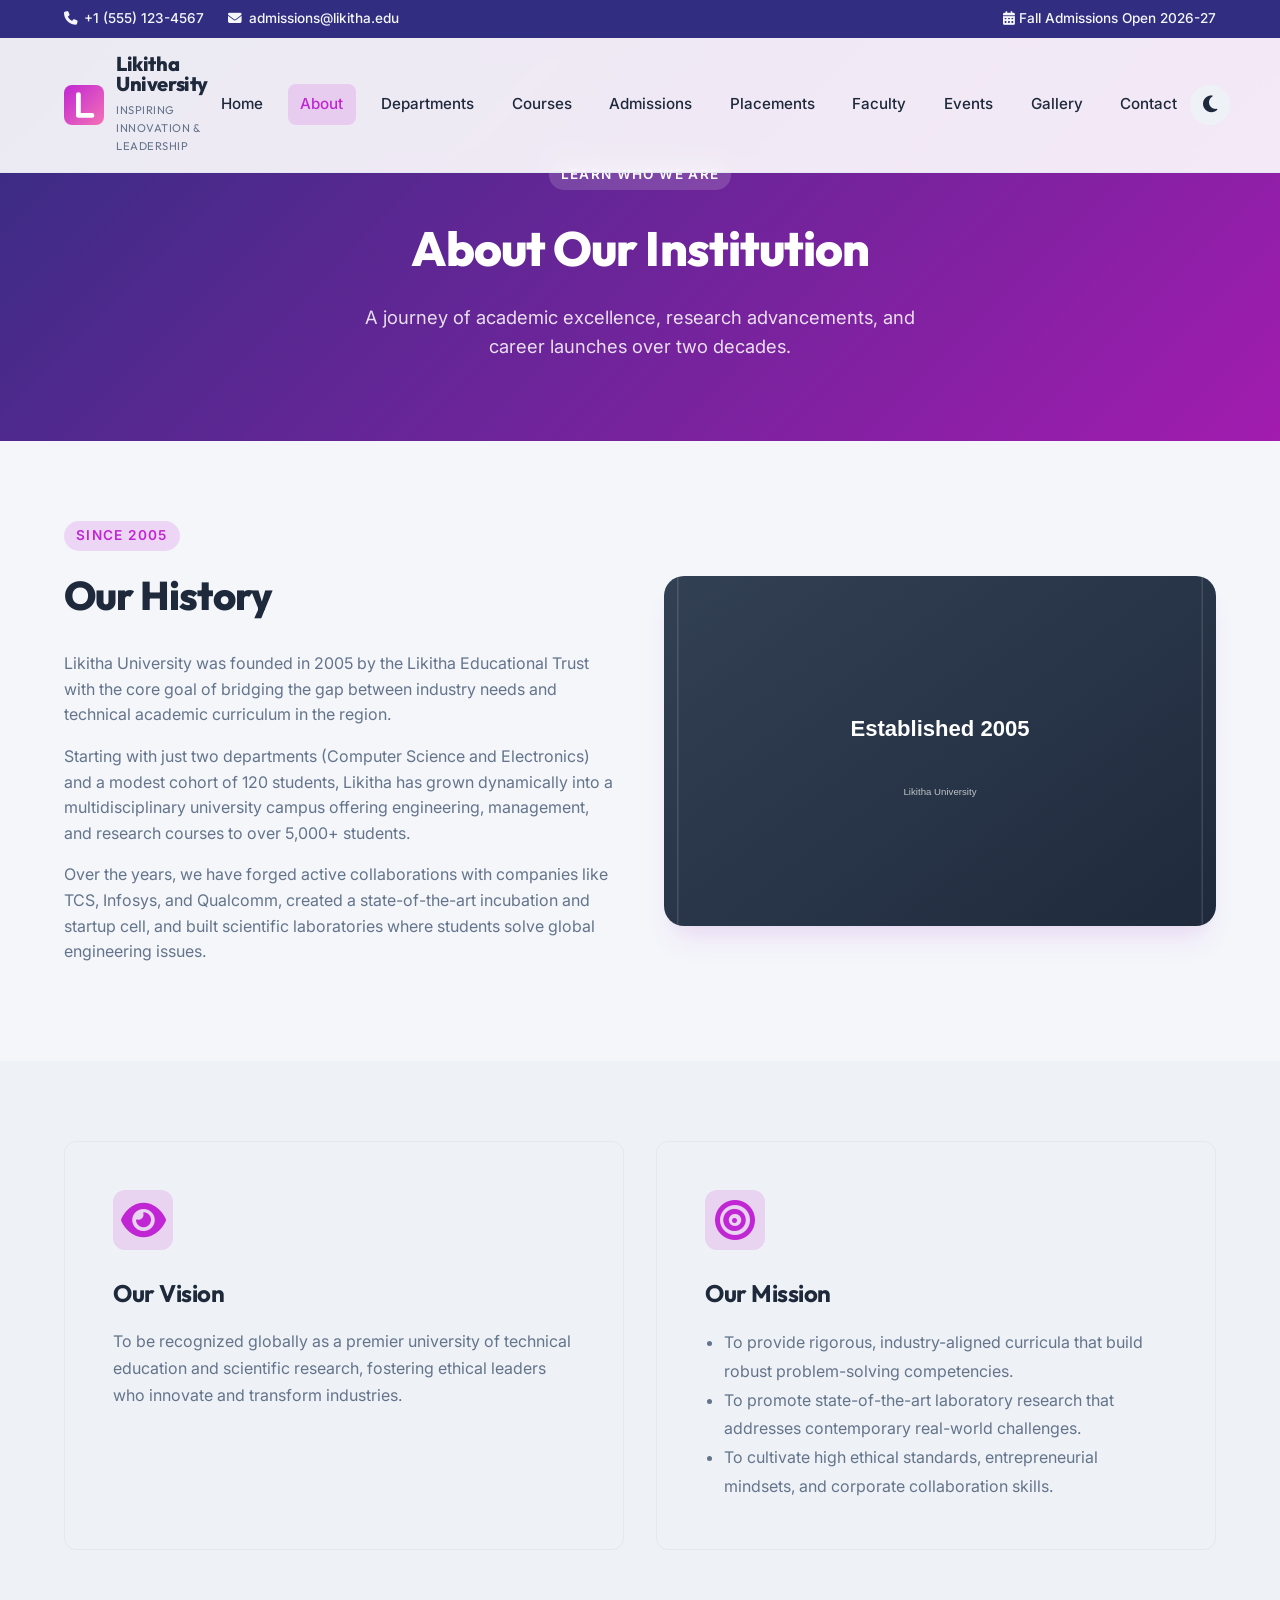
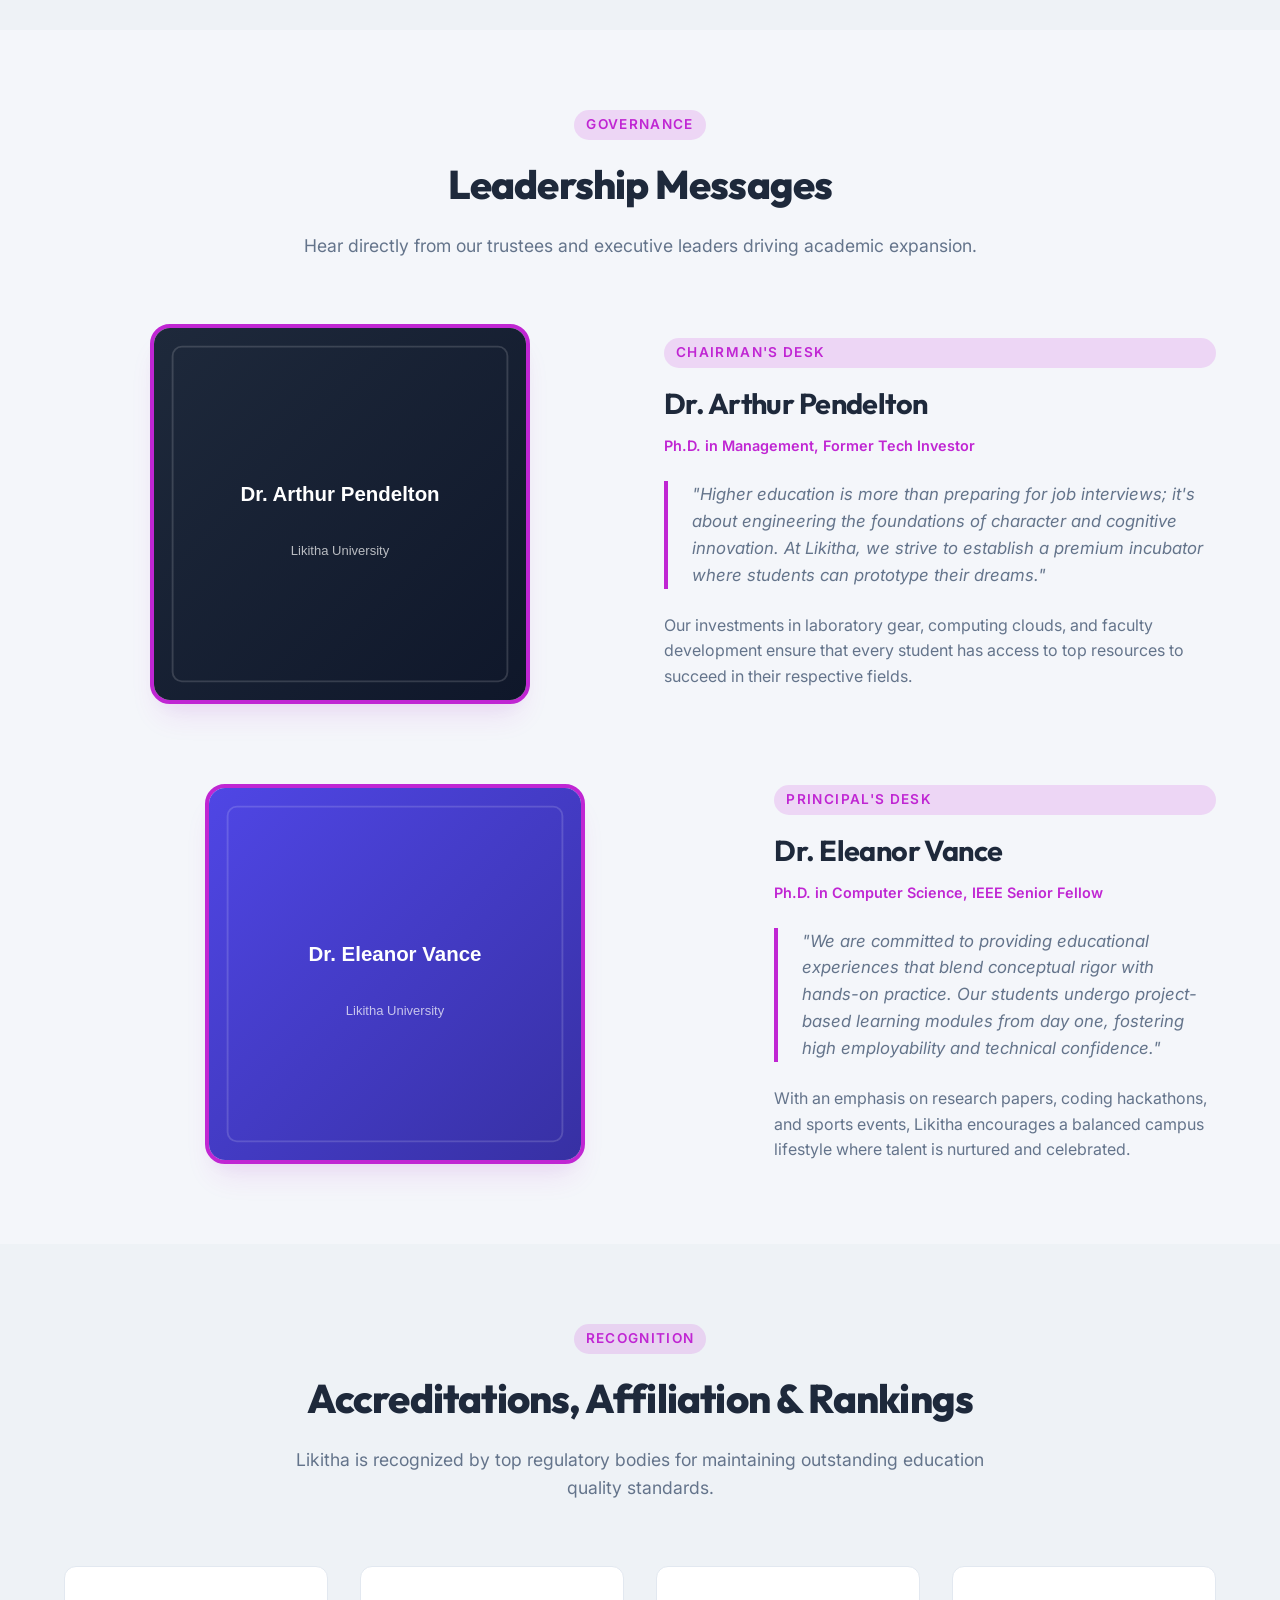
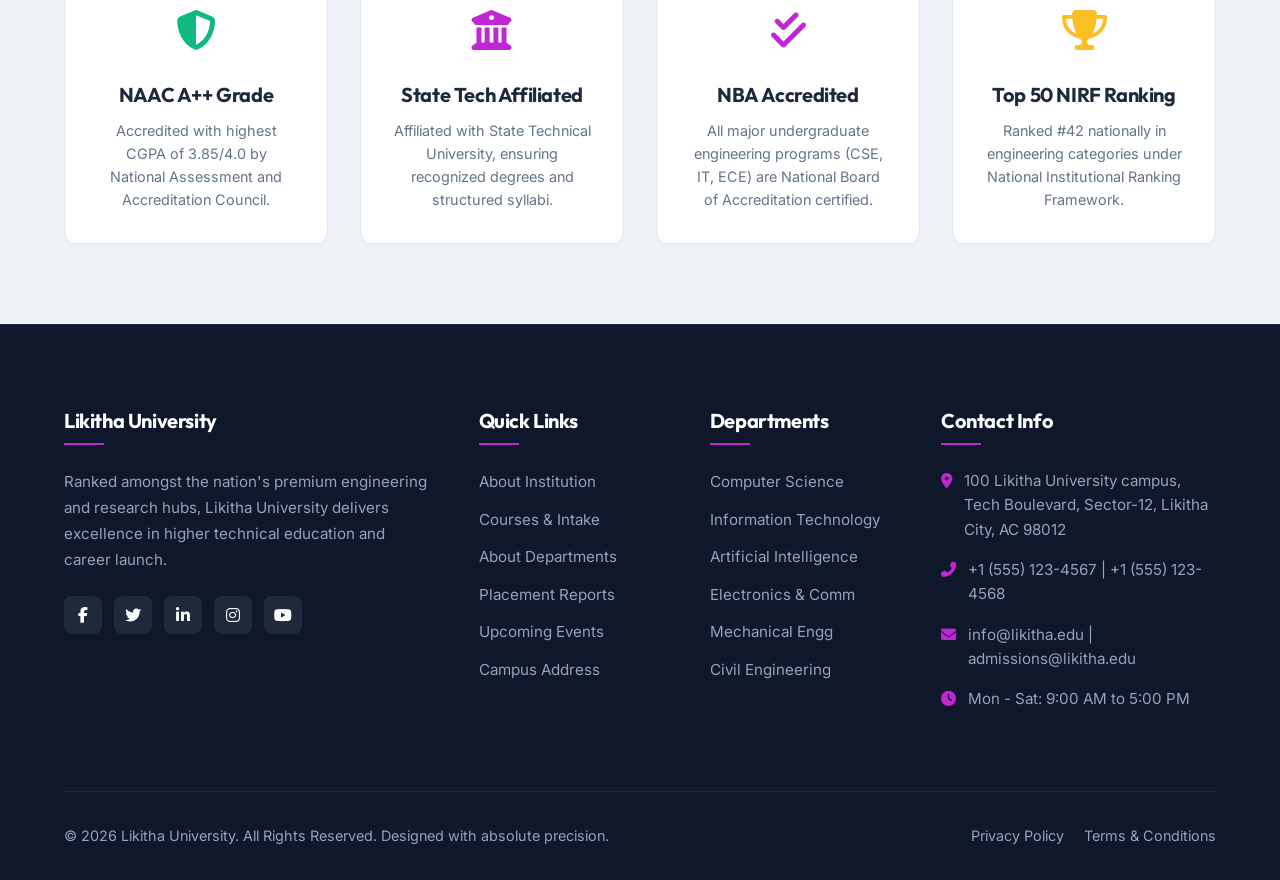
==== pages/about.html @ 1744c095 "first commit" ====
<!DOCTYPE html>
<html lang="en">
<head>
  <meta charset="UTF-8">
  <meta name="viewport" content="width=device-width, initial-scale=1.0">
  <title>Likitha University | About Us</title>
  <meta name="description" content="Learn about the history, vision, mission, governance leadership, affiliations, accreditations, and achievements of Likitha University.">
  <link rel="stylesheet" href="../style.css">
  <link rel="stylesheet" href="https://cdnjs.cloudflare.com/ajax/libs/font-awesome/6.4.0/css/all.min.css">
</head>
<body>

  <!-- Loading Screen -->
  <div id="loading-screen">
    <div class="spinner"></div>
    <div class="loading-text">LIKITHA UNIVERSITY</div>
  </div>

  <!-- Header Section -->
  <header>
    <div class="header-top">
      <div class="container">
        <div class="top-info">
          <span><i class="fas fa-phone"></i> +1 (555) 123-4567</span>
          <span><i class="fas fa-envelope"></i> admissions@likitha.edu</span>
        </div>
        <div class="top-actions">
          <span><i class="fas fa-calendar-alt"></i> Fall Admissions Open 2026-27</span>
        </div>
      </div>
    </div>
    
    <div class="nav-bar">
      <div class="container nav-container">
        <a href="../index.html" class="logo-wrapper">
          <svg class="logo-svg" width="40" height="40" viewBox="0 0 500 500" xmlns="http://www.w3.org/2000/svg" style="flex-shrink: 0;">
            <defs>
              <linearGradient id="logoGradSub" x1="0%" y1="0%" x2="100%" y2="100%">
                <stop offset="0%" stop-color="var(--accent-color)" />
                <stop offset="100%" stop-color="#f472b6" />
              </linearGradient>
            </defs>
            <rect width="500" height="500" rx="100" fill="url(#logoGradSub)" />
            <path d="M180 120 V380 H350" fill="none" stroke="#ffffff" stroke-width="60" stroke-linecap="round" stroke-linejoin="round"/>
          </svg>
          <div class="logo-text">
            <h1 class="logo-title">Likitha University</h1>
            <div class="logo-motto">Inspiring Innovation & Leadership</div>
          </div>
        </a>

        <nav>
          <ul class="nav-menu">
            <li class="nav-item"><a href="../index.html" class="nav-link">Home</a></li>
            <li class="nav-item"><a href="about.html" class="nav-link active">About</a></li>
            <li class="nav-item"><a href="departments.html" class="nav-link">Departments</a></li>
            <li class="nav-item"><a href="courses.html" class="nav-link">Courses</a></li>
            <li class="nav-item"><a href="admissions.html" class="nav-link">Admissions</a></li>
            <li class="nav-item"><a href="placements.html" class="nav-link">Placements</a></li>
            <li class="nav-item"><a href="faculty.html" class="nav-link">Faculty</a></li>
            <li class="nav-item"><a href="events.html" class="nav-link">Events</a></li>
            <li class="nav-item"><a href="gallery.html" class="nav-link">Gallery</a></li>
            <li class="nav-item"><a href="contact.html" class="nav-link">Contact</a></li>
          </ul>
        </nav>

        <div class="nav-controls">
          <button id="theme-toggle" class="theme-toggle" aria-label="Toggle Dark/Light Mode">
            <i class="fas fa-moon moon-icon"></i>
            <i class="fas fa-sun sun-icon"></i>
          </button>
          <button class="hamburger" aria-label="Toggle Navigation Menu">
            <span></span>
            <span></span>
            <span></span>
          </button>
        </div>
      </div>
    </div>
  </header>

  <!-- Page Banner -->
  <section style="background: linear-gradient(135deg, var(--primary-color), var(--accent-hover)); color: #fff; padding: 10rem 0 5rem 0; text-align: center;">
    <div class="container">
      <span class="section-tag" style="background-color: rgba(255,255,255,0.15); color: #fff;">Learn Who We Are</span>
      <h2 style="font-size: 3rem; font-weight: 800; margin-top: 0.5rem;">About Our Institution</h2>
      <p style="color: rgba(255,255,255,0.85); font-size: 1.15rem; max-width: 600px; margin: 1rem auto 0 auto;">A journey of academic excellence, research advancements, and career launches over two decades.</p>
    </div>
  </section>

  <!-- History Section -->
  <section class="history-section">
    <div class="container">
      <div class="placement-stats-row">
        <div class="animate-on-scroll animate-slide-up">
          <span class="section-tag">Since 2005</span>
          <h2 class="section-title" style="text-align: left; margin-bottom: 1.5rem;">Our History</h2>
          <p style="color: var(--text-muted); margin-bottom: 1rem;">
            Likitha University was founded in 2005 by the Likitha Educational Trust with the core goal of bridging the gap between industry needs and technical academic curriculum in the region.
          </p>
          <p style="color: var(--text-muted); margin-bottom: 1rem;">
            Starting with just two departments (Computer Science and Electronics) and a modest cohort of 120 students, Likitha has grown dynamically into a multidisciplinary university campus offering engineering, management, and research courses to over 5,000+ students.
          </p>
          <p style="color: var(--text-muted); margin-bottom: 1rem;">
            Over the years, we have forged active collaborations with companies like TCS, Infosys, and Qualcomm, created a state-of-the-art incubation and startup cell, and built scientific laboratories where students solve global engineering issues.
          </p>
        </div>
        <div class="animate-on-scroll animate-zoom-in" style="display: flex; justify-content: center;">
          <img src="../assets/images/campus/history.svg" alt="Likitha College Campus Evolution" style="border-radius: var(--radius-lg); box-shadow: var(--hover-shadow); width: 100%; height: 350px; object-fit: cover;">
        </div>
      </div>
    </div>
  </section>

  <!-- Vision & Mission -->
  <section class="vision-mission-section" style="background-color: var(--surface-alt);">
    <div class="container">
      <div class="grid-3" style="grid-template-columns: repeat(auto-fit, minmax(350px, 1fr));">
        <!-- Vision -->
        <div class="stats-card animate-on-scroll animate-slide-up" style="text-align: left; padding: 3rem;">
          <div class="stats-icon" style="background-color: var(--accent-glow); width: 60px; height: 60px; display: flex; align-items: center; justify-content: center; border-radius: var(--radius-md);"><i class="fas fa-eye"></i></div>
          <h3 style="font-size: 1.5rem; font-weight: 700; margin: 1.5rem 0 1rem 0;">Our Vision</h3>
          <p style="color: var(--text-muted); line-height: 1.7;">
            To be recognized globally as a premier university of technical education and scientific research, fostering ethical leaders who innovate and transform industries.
          </p>
        </div>

        <!-- Mission -->
        <div class="stats-card animate-on-scroll animate-slide-up" style="text-align: left; padding: 3rem; transition-delay: 0.1s;">
          <div class="stats-icon" style="background-color: var(--accent-glow); width: 60px; height: 60px; display: flex; align-items: center; justify-content: center; border-radius: var(--radius-md);"><i class="fas fa-bullseye"></i></div>
          <h3 style="font-size: 1.5rem; font-weight: 700; margin: 1.5rem 0 1rem 0;">Our Mission</h3>
          <ul style="color: var(--text-muted); padding-left: 1.2rem; line-height: 1.8;">
            <li>To provide rigorous, industry-aligned curricula that build robust problem-solving competencies.</li>
            <li>To promote state-of-the-art laboratory research that addresses contemporary real-world challenges.</li>
            <li>To cultivate high ethical standards, entrepreneurial mindsets, and corporate collaboration skills.</li>
          </ul>
        </div>
      </div>
    </div>
  </section>

  <!-- Leadership Messages -->
  <section class="leadership-section">
    <div class="container">
      <div class="section-header">
        <span class="section-tag">Governance</span>
        <h2 class="section-title">Leadership Messages</h2>
        <p class="section-desc">Hear directly from our trustees and executive leaders driving academic expansion.</p>
      </div>

      <!-- Chairman Message -->
      <div class="placement-stats-row" style="margin-bottom: 5rem;">
        <div class="animate-on-scroll animate-zoom-in" style="display: flex; justify-content: center;">
          <img src="../assets/images/faculty/chairman.svg" alt="Chairman Dr. Arthur Pendelton" style="border-radius: var(--radius-lg); box-shadow: var(--hover-shadow); width: 100%; max-width: 380px; height: 380px; object-fit: cover; border: 4px solid var(--accent-color);">
        </div>
        <div class="animate-on-scroll animate-slide-up" style="display: flex; flex-direction: column; justify-content: center;">
          <span class="section-tag">Chairman's Desk</span>
          <h3 style="font-size: 1.8rem; font-weight: 700; margin-bottom: 0.5rem;">Dr. Arthur Pendelton</h3>
          <p style="font-size: 0.9rem; color: var(--accent-color); font-weight: 600; margin-bottom: 1.5rem;">Ph.D. in Management, Former Tech Investor</p>
          <blockquote style="font-style: italic; color: var(--text-muted); border-left: 4px solid var(--accent-color); padding-left: 1.5rem; margin-bottom: 1.5rem; font-size: 1.05rem;">
            "Higher education is more than preparing for job interviews; it's about engineering the foundations of character and cognitive innovation. At Likitha, we strive to establish a premium incubator where students can prototype their dreams."
          </blockquote>
          <p style="color: var(--text-muted);">
            Our investments in laboratory gear, computing clouds, and faculty development ensure that every student has access to top resources to succeed in their respective fields.
          </p>
        </div>
      </div>

      <!-- Principal Message -->
      <div class="placement-stats-row" style="grid-template-columns: 1.2fr 0.8fr;">
        <div class="animate-on-scroll animate-slide-up" style="display: flex; flex-direction: column; justify-content: center;">
          <span class="section-tag">Principal's Desk</span>
          <h3 style="font-size: 1.8rem; font-weight: 700; margin-bottom: 0.5rem;">Dr. Eleanor Vance</h3>
          <p style="font-size: 0.9rem; color: var(--accent-color); font-weight: 600; margin-bottom: 1.5rem;">Ph.D. in Computer Science, IEEE Senior Fellow</p>
          <blockquote style="font-style: italic; color: var(--text-muted); border-left: 4px solid var(--accent-color); padding-left: 1.5rem; margin-bottom: 1.5rem; font-size: 1.05rem;">
            "We are committed to providing educational experiences that blend conceptual rigor with hands-on practice. Our students undergo project-based learning modules from day one, fostering high employability and technical confidence."
          </blockquote>
          <p style="color: var(--text-muted);">
            With an emphasis on research papers, coding hackathons, and sports events, Likitha encourages a balanced campus lifestyle where talent is nurtured and celebrated.
          </p>
        </div>
        <div class="animate-on-scroll animate-zoom-in" style="display: flex; justify-content: center; grid-row: 1 / 2;">
          <img src="../assets/images/faculty/principal.svg" alt="Principal Dr. Eleanor Vance" style="border-radius: var(--radius-lg); box-shadow: var(--hover-shadow); width: 100%; max-width: 380px; height: 380px; object-fit: cover; border: 4px solid var(--accent-color);">
        </div>
      </div>
    </div>
  </section>

  <!-- Accreditations, Affiliations & Rankings -->
  <section class="accreditation-section" style="background-color: var(--surface-alt);">
    <div class="container">
      <div class="section-header">
        <span class="section-tag">Recognition</span>
        <h2 class="section-title">Accreditations, Affiliation & Rankings</h2>
        <p class="section-desc">Likitha is recognized by top regulatory bodies for maintaining outstanding education quality standards.</p>
      </div>

      <div class="stats-grid" style="grid-template-columns: repeat(auto-fit, minmax(250px, 1fr));">
        <!-- Acc 1 -->
        <div class="stats-card animate-on-scroll animate-slide-up" style="background-color: var(--surface-color);">
          <div class="stats-icon" style="color: var(--success-color);"><i class="fas fa-shield-alt"></i></div>
          <h4 style="margin: 1rem 0 0.5rem 0; font-size: 1.25rem;">NAAC A++ Grade</h4>
          <p style="font-size: 0.9rem; color: var(--text-muted);">Accredited with highest CGPA of 3.85/4.0 by National Assessment and Accreditation Council.</p>
        </div>

        <!-- Acc 2 -->
        <div class="stats-card animate-on-scroll animate-slide-up" style="background-color: var(--surface-color); transition-delay: 0.1s;">
          <div class="stats-icon" style="color: var(--accent-color);"><i class="fas fa-university"></i></div>
          <h4 style="margin: 1rem 0 0.5rem 0; font-size: 1.25rem;">State Tech Affiliated</h4>
          <p style="font-size: 0.9rem; color: var(--text-muted);">Affiliated with State Technical University, ensuring recognized degrees and structured syllabi.</p>
        </div>

        <!-- Acc 3 -->
        <div class="stats-card animate-on-scroll animate-slide-up" style="background-color: var(--surface-color); transition-delay: 0.2s;">
          <div class="stats-icon" style="color: var(--accent-color);"><i class="fas fa-check-double"></i></div>
          <h4 style="margin: 1rem 0 0.5rem 0; font-size: 1.25rem;">NBA Accredited</h4>
          <p style="font-size: 0.9rem; color: var(--text-muted);">All major undergraduate engineering programs (CSE, IT, ECE) are National Board of Accreditation certified.</p>
        </div>

        <!-- Acc 4 -->
        <div class="stats-card animate-on-scroll animate-slide-up" style="background-color: var(--surface-color); transition-delay: 0.3s;">
          <div class="stats-icon" style="color: #fbbf24;"><i class="fas fa-trophy"></i></div>
          <h4 style="margin: 1rem 0 0.5rem 0; font-size: 1.25rem;">Top 50 NIRF Ranking</h4>
          <p style="font-size: 0.9rem; color: var(--text-muted);">Ranked #42 nationally in engineering categories under National Institutional Ranking Framework.</p>
        </div>
      </div>
    </div>
  </section>

  <!-- Footer Section -->
  <footer>
    <div class="container">
      <div class="footer-grid">
        <div class="footer-col footer-about">
          <h3>Likitha University</h3>
          <p>
            Ranked amongst the nation's premium engineering and research hubs, Likitha University delivers excellence in higher technical education and career launch.
          </p>
          <div class="footer-socials">
            <a href="#" class="social-link" aria-label="Facebook"><i class="fab fa-facebook-f"></i></a>
            <a href="#" class="social-link" aria-label="Twitter"><i class="fab fa-twitter"></i></a>
            <a href="#" class="social-link" aria-label="LinkedIn"><i class="fab fa-linkedin-in"></i></a>
            <a href="#" class="social-link" aria-label="Instagram"><i class="fab fa-instagram"></i></a>
            <a href="#" class="social-link" aria-label="YouTube"><i class="fab fa-youtube"></i></a>
          </div>
        </div>

        <div class="footer-col">
          <h3>Quick Links</h3>
          <ul class="footer-links">
            <li><a href="about.html">About Institution</a></li>
            <li><a href="courses.html">Courses & Intake</a></li>
            <li><a href="departments.html">About Departments</a></li>
            <li><a href="placements.html">Placement Reports</a></li>
            <li><a href="events.html">Upcoming Events</a></li>
            <li><a href="contact.html">Campus Address</a></li>
          </ul>
        </div>

        <div class="footer-col">
          <h3>Departments</h3>
          <ul class="footer-links">
            <li><a href="departments.html">Computer Science</a></li>
            <li><a href="departments.html">Information Technology</a></li>
            <li><a href="departments.html">Artificial Intelligence</a></li>
            <li><a href="departments.html">Electronics & Comm</a></li>
            <li><a href="departments.html">Mechanical Engg</a></li>
            <li><a href="departments.html">Civil Engineering</a></li>
          </ul>
        </div>

        <div class="footer-col">
          <h3>Contact Info</h3>
          <ul class="footer-contact-list">
            <li>
              <i class="fas fa-map-marker-alt"></i>
              <span>100 Likitha University campus, Tech Boulevard, Sector-12, Likitha City, AC 98012</span>
            </li>
            <li>
              <i class="fas fa-phone-alt"></i>
              <span>+1 (555) 123-4567 | +1 (555) 123-4568</span>
            </li>
            <li>
              <i class="fas fa-envelope"></i>
              <span>info@likitha.edu | admissions@likitha.edu</span>
            </li>
            <li>
              <i class="fas fa-clock"></i>
              <span>Mon - Sat: 9:00 AM to 5:00 PM</span>
            </li>
          </ul>
        </div>
      </div>

      <div class="footer-bottom">
        <p>&copy; 2026 Likitha University. All Rights Reserved. Designed with absolute precision.</p>
        <p>
          <a href="#" style="margin-right: 1rem;">Privacy Policy</a>
          <a href="#">Terms & Conditions</a>
        </p>
      </div>
    </div>
  </footer>

  <!-- Back to Top button -->
  <a href="#" id="back-to-top" class="back-to-top" aria-label="Back to Top"><i class="fas fa-arrow-up"></i></a>

  <script src="../script.js"></script>
</body>
</html>
---- style.css ----
@import url('https://fonts.googleapis.com/css2?family=Inter:wght@300;400;500;600;700&family=Outfit:wght@400;500;600;700;800&display=swap');

/* --- DESIGN SYSTEM & CSS VARIABLES --- */
:root {
  /* Fonts */
  --font-heading: 'Outfit', sans-serif;
  --font-body: 'Inter', sans-serif;

  /* Transitions */
  --transition-fast: 0.2s ease;
  --transition-normal: 0.3s ease;
  --transition-slow: 0.5s ease;

  /* Border Radius */
  --radius-sm: 8px;
  --radius-md: 12px;
  --radius-lg: 20px;
  --radius-full: 9999px;

  /* Light Theme Colors (Default) */
  --bg-color: #f4f6fa;
  --surface-color: #ffffff;
  --surface-alt: #eef2f6;
  --text-color: #1e293b;
  --text-muted: #64748b;
  --primary-color: #312e81; /* Deep Indigo */
  --primary-hover: #1e1b4b;
  --accent-color: #c026d3; /* Vibrant Fuchsia */
  --accent-hover: #a21caf;
  --accent-glow: rgba(192, 38, 211, 0.15);
  --border-color: #e2e8f0;
  --success-color: #10b981;
  --error-color: #ef4444;
  --card-shadow: 0 10px 25px -5px rgba(49, 46, 129, 0.05), 0 8px 16px -8px rgba(49, 46, 129, 0.05);
  --hover-shadow: 0 20px 30px -10px rgba(192, 38, 211, 0.12), 0 10px 20px -12px rgba(49, 46, 129, 0.08);
  --glass-bg: rgba(255, 255, 255, 0.85);
  --glass-border: rgba(255, 255, 255, 0.4);
  --nav-bg: rgba(255, 255, 255, 0.9);
  --hero-overlay: rgba(30, 27, 75, 0.4); /* Colored overlay tint */
}

/* Dark Theme Colors */
body.dark-theme {
  --bg-color: #060613;
  --surface-color: #0b0c1e;
  --surface-alt: #151630;
  --text-color: #f1f5f9;
  --text-muted: #94a3b8;
  --primary-color: #c7d2fe; /* Soft Light Indigo */
  --primary-hover: #e0e7ff;
  --accent-color: #f472b6; /* Soft Light Pink */
  --accent-hover: #ec4899;
  --accent-glow: rgba(244, 114, 182, 0.2);
  --border-color: #27274a;
  --card-shadow: 0 10px 25px -5px rgba(0, 0, 0, 0.4), 0 8px 16px -8px rgba(0, 0, 0, 0.3);
  --hover-shadow: 0 20px 35px -10px rgba(244, 114, 182, 0.15), 0 10px 20px -12px rgba(0, 0, 0, 0.4);
  --glass-bg: rgba(11, 12, 30, 0.85);
  --glass-border: rgba(39, 39, 74, 0.4);
  --nav-bg: rgba(11, 12, 30, 0.9);
  --hero-overlay: rgba(0, 0, 0, 0.65);
}

/* --- BASE STYLES --- */
* {
  box-sizing: border-box;
  margin: 0;
  padding: 0;
  scroll-behavior: smooth;
}

body {
  font-family: var(--font-body);
  background-color: var(--bg-color);
  color: var(--text-color);
  line-height: 1.6;
  overflow-x: hidden;
  transition: background-color var(--transition-normal), color var(--transition-normal);
}

h1, h2, h3, h4, h5, h6 {
  font-family: var(--font-heading);
  font-weight: 700;
  letter-spacing: -0.02em;
  margin-bottom: 0.5rem;
}

a {
  color: inherit;
  text-decoration: none;
  transition: color var(--transition-fast);
}

img {
  max-width: 100%;
  height: auto;
  display: block;
}

button, .btn {
  font-family: var(--font-body);
  font-weight: 500;
  cursor: pointer;
  border: none;
  outline: none;
  transition: all var(--transition-normal);
}

/* --- LOADING SCREEN --- */
#loading-screen {
  position: fixed;
  top: 0;
  left: 0;
  width: 100vw;
  height: 100vh;
  background-color: var(--bg-color);
  display: flex;
  flex-direction: column;
  justify-content: center;
  align-items: center;
  z-index: 9999;
  transition: opacity var(--transition-slow) ease, visibility var(--transition-slow) ease;
}

#loading-screen.fade-out {
  opacity: 0;
  visibility: hidden;
  pointer-events: none;
}

.spinner {
  width: 50px;
  height: 50px;
  border: 4px solid var(--border-color);
  border-top-color: var(--accent-color);
  border-radius: 50%;
  animation: spin 1s linear infinite;
  margin-bottom: 1.5rem;
}

@keyframes spin {
  to { transform: rotate(360deg); }
}

.loading-text {
  font-family: var(--font-heading);
  font-size: 1.25rem;
  font-weight: 600;
  color: var(--text-color);
  letter-spacing: 0.05em;
}

/* --- LAYOUT & CONTAINERS --- */
.container {
  width: 100%;
  max-width: 1200px;
  margin: 0 auto;
  padding: 0 1.5rem;
}

section {
  padding: 5rem 0;
  position: relative;
}

.section-header {
  text-align: center;
  margin-bottom: 4rem;
  max-width: 700px;
  margin-left: auto;
  margin-right: auto;
}

.section-tag {
  display: inline-block;
  font-size: 0.85rem;
  font-weight: 600;
  text-transform: uppercase;
  color: var(--accent-color);
  letter-spacing: 0.1em;
  margin-bottom: 0.75rem;
  padding: 0.25rem 0.75rem;
  background-color: var(--accent-glow);
  border-radius: var(--radius-full);
}

.section-title {
  font-size: 2.5rem;
  font-weight: 800;
  color: var(--text-color);
}

.section-desc {
  color: var(--text-muted);
  font-size: 1.1rem;
  margin-top: 1rem;
}

/* --- BUTTONS --- */
.btn {
  display: inline-flex;
  align-items: center;
  justify-content: center;
  padding: 0.8rem 1.6rem;
  border-radius: var(--radius-sm);
  font-size: 0.95rem;
  gap: 0.5rem;
}

.btn-primary {
  background-color: var(--accent-color);
  color: #ffffff;
}

.btn-primary:hover {
  background-color: var(--accent-hover);
  transform: translateY(-2px);
  box-shadow: 0 4px 12px var(--accent-glow);
}

.btn-secondary {
  background-color: transparent;
  color: var(--text-color);
  border: 1px solid var(--border-color);
}

.btn-secondary:hover {
  background-color: var(--surface-alt);
  transform: translateY(-2px);
}

.btn-dark {
  background-color: var(--primary-color);
  color: var(--bg-color);
}

.btn-dark:hover {
  background-color: var(--primary-hover);
  transform: translateY(-2px);
}

/* --- NAVIGATION BAR --- */
header {
  position: absolute;
  top: 0;
  left: 0;
  width: 100%;
  z-index: 1000;
  transition: all var(--transition-normal);
}

.header-top {
  background-color: var(--primary-color);
  color: var(--bg-color);
  font-size: 0.85rem;
  padding: 0.5rem 0;
  font-weight: 500;
}

.header-top .container {
  display: flex;
  justify-content: space-between;
  align-items: center;
}

.top-info {
  display: flex;
  gap: 1.5rem;
}

.top-info span {
  display: flex;
  align-items: center;
  gap: 0.4rem;
}

.top-actions {
  display: flex;
  align-items: center;
  gap: 1.5rem;
}

.nav-bar {
  background-color: var(--nav-bg);
  backdrop-filter: blur(10px);
  border-bottom: 1px solid var(--border-color);
  transition: all var(--transition-normal);
  padding: 1rem 0;
}

header.sticky .nav-bar {
  position: fixed;
  top: 0;
  left: 0;
  width: 100%;
  box-shadow: var(--card-shadow);
  padding: 0.75rem 0;
  animation: slideDown 0.3s ease;
}

@keyframes slideDown {
  from { transform: translateY(-100%); }
  to { transform: translateY(0); }
}

.nav-container {
  display: flex;
  justify-content: space-between;
  align-items: center;
  position: relative;
}

.logo-wrapper {
  display: flex;
  align-items: center;
  gap: 0.75rem;
}

.logo-icon {
  width: 40px;
  height: 40px;
  background-color: var(--accent-color);
  border-radius: var(--radius-sm);
  display: flex;
  align-items: center;
  justify-content: center;
  color: #fff;
  font-weight: 800;
  font-size: 1.5rem;
  font-family: var(--font-heading);
}

.logo-text {
  font-family: var(--font-heading);
}

.logo-title {
  font-size: 1.25rem;
  font-weight: 800;
  line-height: 1;
  color: var(--text-color);
}

.logo-motto {
  font-size: 0.7rem;
  color: var(--text-muted);
  letter-spacing: 0.05em;
  text-transform: uppercase;
  margin-top: 0.15rem;
}

/* Nav Menu */
.nav-menu {
  display: flex;
  align-items: center;
  list-style: none;
  gap: 0.75rem;
}

.nav-item {
  position: relative;
}

.nav-link {
  font-size: 0.95rem;
  font-weight: 500;
  padding: 0.5rem 0.8rem;
  border-radius: var(--radius-sm);
  color: var(--text-color);
  display: flex;
  align-items: center;
  gap: 0.25rem;
}

.nav-link:hover, .nav-link.active {
  color: var(--accent-color);
  background-color: var(--accent-glow);
}

/* Dropdown Menu */
.dropdown {
  position: relative;
}

.dropdown-menu {
  position: absolute;
  top: 100%;
  left: 0;
  background-color: var(--surface-color);
  border: 1px solid var(--border-color);
  box-shadow: var(--hover-shadow);
  border-radius: var(--radius-md);
  padding: 0.5rem;
  min-width: 220px;
  opacity: 0;
  visibility: hidden;
  transform: translateY(10px);
  transition: all var(--transition-normal);
  list-style: none;
  z-index: 100;
}

.dropdown:hover .dropdown-menu {
  opacity: 1;
  visibility: visible;
  transform: translateY(0);
}

.dropdown-item a {
  display: block;
  padding: 0.6rem 1rem;
  font-size: 0.9rem;
  border-radius: var(--radius-sm);
  color: var(--text-color);
}

.dropdown-item a:hover {
  background-color: var(--surface-alt);
  color: var(--accent-color);
}

/* Hamburger & Theme Switcher */
.nav-controls {
  display: flex;
  align-items: center;
  gap: 1rem;
}

.theme-toggle {
  background: none;
  border: none;
  color: var(--text-color);
  font-size: 1.2rem;
  width: 40px;
  height: 40px;
  border-radius: var(--radius-full);
  display: flex;
  align-items: center;
  justify-content: center;
  background-color: var(--surface-alt);
  transition: all var(--transition-fast);
}

.theme-toggle:hover {
  background-color: var(--border-color);
  color: var(--accent-color);
}

.theme-toggle .sun-icon {
  display: none;
}

body.dark-theme .theme-toggle .moon-icon {
  display: none;
}

body.dark-theme .theme-toggle .sun-icon {
  display: block;
}

.hamburger {
  display: none;
  flex-direction: column;
  justify-content: space-between;
  width: 24px;
  height: 18px;
  background: none;
  border: none;
  cursor: pointer;
  z-index: 1001;
}

.hamburger span {
  display: block;
  height: 2px;
  width: 100%;
  background-color: var(--text-color);
  border-radius: 2px;
  transition: all var(--transition-normal);
}

/* Hamburger Active States */
.hamburger.active span:nth-child(1) {
  transform: translateY(8px) rotate(45deg);
}

.hamburger.active span:nth-child(2) {
  opacity: 0;
}

.hamburger.active span:nth-child(3) {
  transform: translateY(-8px) rotate(-45deg);
}

/* --- HERO SLIDER --- */
.hero-section {
  position: relative;
  height: 100vh;
  width: 100%;
  overflow: hidden;
  padding: 0;
}

.slider-container {
  width: 100%;
  height: 100%;
  position: relative;
}

.slide {
  position: absolute;
  top: 0;
  left: 0;
  width: 100%;
  height: 100%;
  opacity: 0;
  visibility: hidden;
  transition: opacity var(--transition-slow) ease-in-out, visibility var(--transition-slow) ease-in-out;
  display: flex;
  align-items: center;
  justify-content: flex-start;
  padding-top: 100px; /* Accounts for header height */
  box-sizing: border-box;
}

.slide.active {
  opacity: 1;
  visibility: visible;
}

.slide-image {
  position: absolute;
  top: 0;
  left: 0;
  width: 100%;
  height: 100%;
  object-fit: cover;
  z-index: 1;
}

.slide-overlay {
  position: absolute;
  top: 0;
  left: 0;
  width: 100%;
  height: 100%;
  background-color: var(--hero-overlay);
  z-index: 2;
}

.slide-content {
  position: relative;
  z-index: 3;
  color: #ffffff;
  text-align: left;
  max-width: 600px;
  padding: 3rem;
  margin-left: 8%; /* Left alignment on desktop */
  background: rgba(11, 12, 30, 0.45); /* Dark translucent plate */
  backdrop-filter: blur(16px);
  -webkit-backdrop-filter: blur(16px);
  border: 1px solid rgba(255, 255, 255, 0.12);
  border-radius: var(--radius-lg);
  box-shadow: 0 25px 50px -12px rgba(0, 0, 0, 0.5);
  transform: translateX(-40px);
  opacity: 0;
  transition: transform 0.8s cubic-bezier(0.16, 1, 0.3, 1), opacity 0.8s ease;
}

.slide.active .slide-content {
  transform: translateX(0);
  opacity: 1;
}

.slide-subtitle {
  font-size: 1.1rem;
  font-weight: 600;
  text-transform: uppercase;
  color: var(--accent-color);
  letter-spacing: 0.15em;
  margin-bottom: 1rem;
  opacity: 0;
}

.slide.active .slide-subtitle {
  animation: fadeInUp 0.8s ease forwards;
}

.slide-title {
  font-size: 3.2rem;
  font-weight: 800;
  line-height: 1.15;
  margin-bottom: 1.5rem;
  opacity: 0;
}

.slide.active .slide-title {
  animation: fadeInUp 1s ease forwards 0.2s;
}

.slide-desc {
  font-size: 1.15rem;
  color: rgba(255, 255, 255, 0.8);
  margin-bottom: 2rem;
  opacity: 0;
}

.slide.active .slide-desc {
  animation: fadeInUp 1s ease forwards 0.4s;
}

.slide-actions {
  display: flex;
  gap: 1rem;
  justify-content: flex-start;
  opacity: 0;
}

.slide.active .slide-actions {
  animation: fadeInUp 1s ease forwards 0.6s;
}

@keyframes fadeInUp {
  from {
    opacity: 0;
    transform: translateY(20px);
  }
  to {
    opacity: 1;
    transform: translateY(0);
  }
}

/* Mobile responsive adjustments for slider */
@media (max-width: 992px) {
  .slide {
    justify-content: center;
    padding-top: 140px; /* More space for sticky headers on small viewports */
  }

  .slide-content {
    margin-left: 0;
    margin: 0 1.5rem;
    padding: 2.5rem 1.75rem;
    text-align: center;
    max-width: 500px;
    background: rgba(11, 12, 30, 0.65); /* More contrast on mobile */
  }

  .slide-title {
    font-size: 2.25rem;
  }

  .slide-desc {
    font-size: 1rem;
  }

  .slide-actions {
    justify-content: center;
  }
}

/* Slider Controls */
.slider-arrow {
  position: absolute;
  top: 50%;
  transform: translateY(-50%);
  background-color: rgba(255, 255, 255, 0.1);
  color: #ffffff;
  width: 50px;
  height: 50px;
  border-radius: 50%;
  display: flex;
  align-items: center;
  justify-content: center;
  z-index: 10;
  cursor: pointer;
  backdrop-filter: blur(5px);
  border: 1px solid rgba(255, 255, 255, 0.2);
  transition: all var(--transition-fast);
}

.slider-arrow:hover {
  background-color: var(--accent-color);
  border-color: var(--accent-color);
}

.slider-arrow-prev {
  left: 2rem;
}

.slider-arrow-next {
  right: 2rem;
}

.slider-indicators {
  position: absolute;
  bottom: 2rem;
  left: 50%;
  transform: translateX(-50%);
  display: flex;
  gap: 0.75rem;
  z-index: 10;
}

.slider-dot {
  width: 12px;
  height: 12px;
  border-radius: 50%;
  background-color: rgba(255, 255, 255, 0.4);
  cursor: pointer;
  transition: all var(--transition-fast);
}

.slider-dot.active {
  background-color: var(--accent-color);
  width: 30px;
  border-radius: var(--radius-full);
}

/* --- ADMISSIONS OPEN ALERT BANNER --- */
.alert-banner {
  background: linear-gradient(135deg, #0f172a, #1e293b);
  color: #ffffff;
  padding: 1.5rem 0;
  position: relative;
  overflow: hidden;
  border-bottom: 2px solid var(--accent-color);
}

body.dark-theme .alert-banner {
  background: linear-gradient(135deg, #111827, #1f2937);
}

.alert-container {
  display: flex;
  justify-content: space-between;
  align-items: center;
  flex-wrap: wrap;
  gap: 1rem;
}

.alert-content {
  display: flex;
  align-items: center;
  gap: 1rem;
}

.alert-badge {
  background-color: var(--accent-color);
  color: #ffffff;
  font-size: 0.75rem;
  font-weight: 700;
  text-transform: uppercase;
  padding: 0.4rem 0.8rem;
  border-radius: var(--radius-sm);
  letter-spacing: 0.05em;
  animation: pulse 2s infinite;
}

@keyframes pulse {
  0% { transform: scale(1); box-shadow: 0 0 0 0 rgba(2, 132, 199, 0.7); }
  70% { transform: scale(1.05); box-shadow: 0 0 0 8px rgba(2, 132, 199, 0); }
  100% { transform: scale(1); box-shadow: 0 0 0 0 rgba(2, 132, 199, 0); }
}

.alert-text h3 {
  font-size: 1.2rem;
  margin-bottom: 0.1rem;
}

.alert-text p {
  font-size: 0.9rem;
  color: var(--text-muted);
}

.alert-actions {
  display: flex;
  gap: 0.75rem;
}

/* --- STATS COUNTER --- */
.stats-section {
  background-color: var(--surface-color);
  border-bottom: 1px solid var(--border-color);
}

.stats-grid {
  display: grid;
  grid-template-columns: repeat(auto-fit, minmax(200px, 1fr));
  gap: 2rem;
  text-align: center;
}

.stats-card {
  padding: 2rem;
  border-radius: var(--radius-md);
  background-color: var(--surface-alt);
  border: 1px solid var(--border-color);
  transition: all var(--transition-normal);
}

.stats-card:hover {
  transform: translateY(-5px);
  box-shadow: var(--card-shadow);
  border-color: var(--accent-color);
}

.stats-icon {
  font-size: 2.5rem;
  color: var(--accent-color);
  margin-bottom: 1rem;
}

.stats-number {
  font-family: var(--font-heading);
  font-size: 3rem;
  font-weight: 800;
  color: var(--text-color);
  line-height: 1;
  margin-bottom: 0.5rem;
}

.stats-label {
  font-size: 1rem;
  font-weight: 600;
  color: var(--text-muted);
  text-transform: uppercase;
  letter-spacing: 0.05em;
}

/* --- CARD GRIDS & CARDS --- */
.grid-3 {
  display: grid;
  grid-template-columns: repeat(auto-fit, minmax(320px, 1fr));
  gap: 2rem;
}

.card {
  background-color: var(--surface-color);
  border: 1px solid var(--border-color);
  border-radius: var(--radius-md);
  overflow: hidden;
  box-shadow: var(--card-shadow);
  transition: all var(--transition-normal);
  display: flex;
  flex-direction: column;
}

.card:hover {
  transform: translateY(-8px);
  box-shadow: var(--hover-shadow);
}

.card-img-wrapper {
  position: relative;
  overflow: hidden;
  height: 220px;
  background-color: var(--surface-alt);
}

.card-img {
  width: 100%;
  height: 100%;
  object-fit: cover;
  transition: transform var(--transition-slow);
}

.card:hover .card-img {
  transform: scale(1.08);
}

.card-badge {
  position: absolute;
  top: 1rem;
  right: 1rem;
  background-color: var(--surface-color);
  color: var(--text-color);
  font-size: 0.8rem;
  font-weight: 600;
  padding: 0.3rem 0.8rem;
  border-radius: var(--radius-full);
  box-shadow: var(--card-shadow);
}

.card-content {
  padding: 1.5rem;
  display: flex;
  flex-direction: column;
  flex-grow: 1;
}

.card-title {
  font-size: 1.25rem;
  font-weight: 700;
  color: var(--text-color);
  margin-bottom: 0.75rem;
}

.card-desc {
  font-size: 0.95rem;
  color: var(--text-muted);
  margin-bottom: 1.5rem;
  flex-grow: 1;
}

.card-footer {
  padding-top: 1rem;
  border-top: 1px solid var(--border-color);
  display: flex;
  align-items: center;
  justify-content: space-between;
}

/* --- DEPARTMENTS PAGE STYLES --- */
.dept-hod {
  font-size: 0.9rem;
  font-weight: 600;
  color: var(--text-color);
  display: flex;
  align-items: center;
  gap: 0.5rem;
  margin-bottom: 1rem;
}

.dept-hod span {
  color: var(--accent-color);
}

/* --- PLACEMENTS & STATISTICS --- */
.placement-stats-row {
  display: grid;
  grid-template-columns: 1fr 1fr;
  gap: 3rem;
  align-items: center;
}

@media (max-width: 992px) {
  .placement-stats-row {
    grid-template-columns: 1fr;
  }
}

.placement-chart-box {
  background-color: var(--surface-color);
  border: 1px solid var(--border-color);
  border-radius: var(--radius-lg);
  padding: 2.5rem;
  box-shadow: var(--card-shadow);
}

.chart-item {
  margin-bottom: 1.5rem;
}

.chart-info {
  display: flex;
  justify-content: space-between;
  margin-bottom: 0.5rem;
  font-weight: 600;
}

.chart-bar-bg {
  height: 12px;
  background-color: var(--surface-alt);
  border-radius: var(--radius-full);
  overflow: hidden;
}

.chart-bar-fill {
  height: 100%;
  background: linear-gradient(90deg, var(--accent-color), #0ea5e9);
  border-radius: var(--radius-full);
  width: 0; /* Animated dynamically or via inline styles */
  transition: width var(--transition-slow) cubic-bezier(0.1, 0.8, 0.3, 1);
}

.recruiters-section {
  background-color: var(--surface-alt);
  padding: 4rem 0;
}

.recruiters-marquee {
  overflow: hidden;
  position: relative;
  width: 100%;
  display: flex;
}

.recruiters-track {
  display: flex;
  width: max-content;
  animation: marquee 25s linear infinite;
  gap: 4rem;
}

@keyframes marquee {
  0% { transform: translateX(0); }
  100% { transform: translateX(-50%); }
}

.recruiter-logo {
  height: 50px;
  width: auto;
  opacity: 0.6;
  filter: grayscale(1);
  transition: all var(--transition-fast);
  display: flex;
  align-items: center;
  font-family: var(--font-heading);
  font-size: 1.8rem;
  font-weight: 800;
  color: var(--text-color);
}

.recruiter-logo:hover {
  opacity: 1;
  filter: grayscale(0);
}

/* --- FACULTY & SEARCH SYSTEMS --- */
.search-filter-bar {
  background-color: var(--surface-color);
  border: 1px solid var(--border-color);
  padding: 1.5rem;
  border-radius: var(--radius-md);
  box-shadow: var(--card-shadow);
  display: flex;
  gap: 1rem;
  margin-bottom: 3rem;
  flex-wrap: wrap;
}

.search-input-wrapper {
  position: relative;
  flex-grow: 1;
  min-width: 250px;
}

.search-input-wrapper input {
  width: 100%;
  padding: 0.8rem 1rem 0.8rem 2.8rem;
  border-radius: var(--radius-sm);
  border: 1px solid var(--border-color);
  background-color: var(--bg-color);
  color: var(--text-color);
  font-family: var(--font-body);
  outline: none;
  transition: border-color var(--transition-fast);
}

.search-input-wrapper input:focus {
  border-color: var(--accent-color);
}

.search-icon {
  position: absolute;
  left: 1rem;
  top: 50%;
  transform: translateY(-50%);
  color: var(--text-muted);
}

.filter-select {
  padding: 0.8rem 1.5rem;
  border-radius: var(--radius-sm);
  border: 1px solid var(--border-color);
  background-color: var(--bg-color);
  color: var(--text-color);
  font-family: var(--font-body);
  outline: none;
  cursor: pointer;
  min-width: 180px;
}

.faculty-meta {
  font-size: 0.85rem;
  color: var(--text-muted);
  display: grid;
  grid-template-columns: auto 1fr;
  gap: 0.5rem 1rem;
  margin-bottom: 1.25rem;
}

.faculty-meta strong {
  color: var(--text-color);
}

/* --- TABBED SYSTEM (COURSES) --- */
.tabs-header {
  display: flex;
  justify-content: center;
  gap: 1rem;
  margin-bottom: 3rem;
}

.tab-btn {
  background: none;
  border: 1px solid var(--border-color);
  padding: 0.8rem 2rem;
  font-family: var(--font-heading);
  font-size: 1.1rem;
  font-weight: 600;
  color: var(--text-muted);
  border-radius: var(--radius-full);
  background-color: var(--surface-color);
}

.tab-btn.active {
  background-color: var(--accent-color);
  border-color: var(--accent-color);
  color: #ffffff;
}

.tab-panel {
  display: none;
}

.tab-panel.active {
  display: block;
  animation: fadeIn 0.5s ease;
}

@keyframes fadeIn {
  from { opacity: 0; transform: translateY(10px); }
  to { opacity: 1; transform: translateY(0); }
}

.course-grid {
  display: grid;
  grid-template-columns: repeat(auto-fit, minmax(340px, 1fr));
  gap: 2rem;
}

.course-specs {
  display: grid;
  grid-template-columns: repeat(3, 1fr);
  gap: 1rem;
  margin-bottom: 1rem;
  background-color: var(--surface-alt);
  padding: 1rem;
  border-radius: var(--radius-sm);
  text-align: center;
  font-size: 0.85rem;
}

.spec-val {
  font-family: var(--font-heading);
  font-weight: 700;
  color: var(--text-color);
  display: block;
}

.spec-label {
  color: var(--text-muted);
}

/* --- FAQ ACCORDION --- */
.faq-accordion {
  max-width: 800px;
  margin: 0 auto;
}

.faq-item {
  background-color: var(--surface-color);
  border: 1px solid var(--border-color);
  border-radius: var(--radius-md);
  margin-bottom: 1rem;
  overflow: hidden;
  box-shadow: var(--card-shadow);
  transition: border-color var(--transition-fast);
}

.faq-header {
  padding: 1.5rem;
  display: flex;
  justify-content: space-between;
  align-items: center;
  cursor: pointer;
  user-select: none;
  transition: background-color var(--transition-fast);
}

.faq-header:hover {
  background-color: var(--surface-alt);
}

.faq-question {
  font-family: var(--font-heading);
  font-size: 1.1rem;
  font-weight: 600;
  color: var(--text-color);
}

.faq-icon {
  font-size: 1.25rem;
  color: var(--text-muted);
  transition: transform var(--transition-normal);
}

.faq-body {
  max-height: 0;
  overflow: hidden;
  transition: max-height var(--transition-normal) ease-out;
}

.faq-content {
  padding: 0 1.5rem 1.5rem 1.5rem;
  color: var(--text-muted);
  font-size: 0.95rem;
}

.faq-item.active {
  border-color: var(--accent-color);
}

.faq-item.active .faq-icon {
  transform: rotate(180deg);
  color: var(--accent-color);
}

/* --- EVENTS & COUNTDOWN TIMER --- */
.countdown-banner {
  background: linear-gradient(135deg, var(--accent-color), #0ea5e9);
  color: #ffffff;
  padding: 3rem 0;
  margin-bottom: 4rem;
  border-radius: var(--radius-md);
  box-shadow: var(--card-shadow);
}

.countdown-wrapper {
  display: flex;
  align-items: center;
  justify-content: space-between;
  flex-wrap: wrap;
  gap: 2rem;
  padding: 0 2rem;
}

.countdown-title h3 {
  font-size: 1.8rem;
  font-weight: 800;
  margin-bottom: 0.5rem;
}

.countdown-title p {
  color: rgba(255, 255, 255, 0.85);
  font-size: 1rem;
}

.timer-box {
  display: flex;
  gap: 1.5rem;
}

.timer-item {
  background-color: rgba(255, 255, 255, 0.15);
  backdrop-filter: blur(5px);
  border: 1px solid rgba(255, 255, 255, 0.25);
  border-radius: var(--radius-md);
  padding: 1rem;
  min-width: 90px;
  text-align: center;
}

.timer-num {
  font-family: var(--font-heading);
  font-size: 2.25rem;
  font-weight: 800;
  display: block;
  line-height: 1;
}

.timer-label {
  font-size: 0.8rem;
  text-transform: uppercase;
  letter-spacing: 0.05em;
  opacity: 0.85;
}

.event-details {
  font-size: 0.9rem;
  color: var(--text-muted);
  display: flex;
  flex-direction: column;
  gap: 0.5rem;
  margin-bottom: 1.5rem;
}

.event-details span {
  display: flex;
  align-items: center;
  gap: 0.5rem;
}

/* --- GALLERY GRID & LIGHTBOX --- */
.gallery-filters {
  display: flex;
  justify-content: center;
  gap: 0.75rem;
  flex-wrap: wrap;
  margin-bottom: 3rem;
}

.filter-btn {
  background-color: var(--surface-color);
  border: 1px solid var(--border-color);
  padding: 0.5rem 1.25rem;
  border-radius: var(--radius-full);
  font-weight: 500;
  color: var(--text-color);
  transition: all var(--transition-fast);
}

.filter-btn:hover, .filter-btn.active {
  background-color: var(--accent-color);
  border-color: var(--accent-color);
  color: #ffffff;
}

.gallery-grid {
  display: grid;
  grid-template-columns: repeat(auto-fill, minmax(280px, 1fr));
  gap: 1.5rem;
}

.gallery-item {
  position: relative;
  border-radius: var(--radius-md);
  overflow: hidden;
  height: 220px;
  box-shadow: var(--card-shadow);
  cursor: pointer;
  background-color: var(--surface-alt);
}

.gallery-item img {
  width: 100%;
  height: 100%;
  object-fit: cover;
  transition: transform var(--transition-slow) ease;
}

.gallery-overlay {
  position: absolute;
  top: 0;
  left: 0;
  width: 100%;
  height: 100%;
  background: linear-gradient(to top, rgba(0, 0, 0, 0.8), rgba(0, 0, 0, 0.2));
  opacity: 0;
  transition: opacity var(--transition-normal);
  display: flex;
  flex-direction: column;
  justify-content: flex-end;
  padding: 1.5rem;
  color: #ffffff;
  z-index: 2;
}

.gallery-item:hover img {
  transform: scale(1.08);
}

.gallery-item:hover .gallery-overlay {
  opacity: 1;
}

.gallery-info h4 {
  font-size: 1.1rem;
  font-weight: 600;
  margin-bottom: 0.25rem;
}

.gallery-info span {
  font-size: 0.8rem;
  text-transform: uppercase;
  letter-spacing: 0.05em;
  opacity: 0.8;
}

/* Lightbox Modal */
.lightbox {
  position: fixed;
  top: 0;
  left: 0;
  width: 100vw;
  height: 100vh;
  background-color: rgba(11, 15, 25, 0.95);
  z-index: 2000;
  display: flex;
  align-items: center;
  justify-content: center;
  opacity: 0;
  visibility: hidden;
  transition: opacity var(--transition-normal) ease;
}

.lightbox.active {
  opacity: 1;
  visibility: visible;
}

.lightbox-content {
  position: relative;
  max-width: 90vw;
  max-height: 80vh;
  display: flex;
  flex-direction: column;
  align-items: center;
}

.lightbox-img {
  max-width: 100%;
  max-height: 75vh;
  border-radius: var(--radius-sm);
  box-shadow: 0 10px 30px rgba(0, 0, 0, 0.5);
  object-fit: contain;
}

.lightbox-caption {
  color: #ffffff;
  margin-top: 1rem;
  font-family: var(--font-heading);
  font-size: 1.15rem;
  font-weight: 500;
  text-align: center;
}

.lightbox-close {
  position: absolute;
  top: -2.5rem;
  right: 0;
  background: none;
  border: none;
  color: #ffffff;
  font-size: 2rem;
  cursor: pointer;
  transition: color var(--transition-fast);
}

.lightbox-close:hover {
  color: #ffffff;
}

.lightbox-btn {
  position: absolute;
  top: 50%;
  transform: translateY(-50%);
  background: rgba(255, 255, 255, 0.1);
  color: #ffffff;
  border: 1px solid rgba(255, 255, 255, 0.2);
  width: 45px;
  height: 45px;
  border-radius: 50%;
  display: flex;
  align-items: center;
  justify-content: center;
  font-size: 1.5rem;
  cursor: pointer;
  transition: all var(--transition-fast);
}

.lightbox-btn:hover {
  background-color: var(--accent-color);
  border-color: var(--accent-color);
}

.lightbox-prev {
  left: -4rem;
}

.lightbox-next {
  right: -4rem;
}

@media (max-width: 768px) {
  .lightbox-prev { left: 0.5rem; }
  .lightbox-next { right: 0.5rem; }
  .lightbox-close { right: 1rem; top: 1rem; position: fixed; }
}

/* --- FORM DESIGN (ADMISSION & CONTACT) --- */
.form-card {
  background-color: var(--surface-color);
  border: 1px solid var(--border-color);
  border-radius: var(--radius-lg);
  padding: 2.5rem;
  box-shadow: var(--card-shadow);
}

.form-group {
  margin-bottom: 1.5rem;
}

.form-row {
  display: grid;
  grid-template-columns: 1fr 1fr;
  gap: 1.5rem;
}

@media (max-width: 768px) {
  .form-row {
    grid-template-columns: 1fr;
    gap: 0;
  }
}

.form-label {
  display: block;
  font-weight: 600;
  font-size: 0.9rem;
  margin-bottom: 0.5rem;
  color: var(--text-color);
}

.form-control {
  width: 100%;
  padding: 0.8rem 1rem;
  border-radius: var(--radius-sm);
  border: 1px solid var(--border-color);
  background-color: var(--bg-color);
  color: var(--text-color);
  font-family: var(--font-body);
  font-size: 0.95rem;
  outline: none;
  transition: border-color var(--transition-fast);
}

.form-control:focus {
  border-color: var(--accent-color);
  box-shadow: 0 0 0 3px var(--accent-glow);
}

textarea.form-control {
  resize: vertical;
  min-height: 120px;
}

.form-error {
  color: var(--error-color);
  font-size: 0.8rem;
  margin-top: 0.25rem;
  display: none;
}

.form-group.has-error .form-control {
  border-color: var(--error-color);
}

.form-group.has-error .form-error {
  display: block;
}

/* --- CONTACT MAP & DETAILS --- */
.contact-layout {
  display: grid;
  grid-template-columns: 1.2fr 1.8fr;
  gap: 3rem;
}

@media (max-width: 992px) {
  .contact-layout {
    grid-template-columns: 1fr;
  }
}

.contact-info-list {
  display: flex;
  flex-direction: column;
  gap: 2rem;
}

.contact-info-item {
  display: flex;
  gap: 1rem;
}

.contact-info-icon {
  width: 50px;
  height: 50px;
  background-color: var(--accent-glow);
  color: var(--accent-color);
  border-radius: var(--radius-md);
  display: flex;
  align-items: center;
  justify-content: center;
  font-size: 1.25rem;
  flex-shrink: 0;
}

.contact-info-text h4 {
  font-size: 1.1rem;
  font-weight: 600;
  margin-bottom: 0.25rem;
}

.contact-info-text p {
  color: var(--text-muted);
  font-size: 0.95rem;
}

.map-container {
  border-radius: var(--radius-lg);
  overflow: hidden;
  border: 1px solid var(--border-color);
  height: 350px;
  background-color: var(--surface-alt);
  position: relative;
}

.map-container iframe {
  width: 100%;
  height: 100%;
  border: none;
}

/* --- TOAST NOTIFICATIONS --- */
.toast-container {
  position: fixed;
  bottom: 2rem;
  right: 2rem;
  z-index: 3000;
  display: flex;
  flex-direction: column;
  gap: 0.75rem;
  max-width: 400px;
}

.toast {
  background-color: var(--surface-color);
  border: 1px solid var(--border-color);
  border-left: 4px solid var(--accent-color);
  padding: 1rem 1.5rem;
  border-radius: var(--radius-sm);
  box-shadow: var(--hover-shadow);
  display: flex;
  align-items: center;
  gap: 0.75rem;
  animation: toastIn 0.3s cubic-bezier(0.68, -0.55, 0.265, 1.55) forwards;
  position: relative;
  overflow: hidden;
  color: var(--text-color);
}

.toast.toast-success {
  border-left-color: var(--success-color);
}

.toast.toast-error {
  border-left-color: var(--error-color);
}

.toast-icon {
  font-size: 1.2rem;
  flex-shrink: 0;
}

.toast-success .toast-icon { color: var(--success-color); }
.toast-error .toast-icon { color: var(--error-color); }

.toast-message {
  font-size: 0.9rem;
  font-weight: 500;
  flex-grow: 1;
}

.toast-close {
  background: none;
  border: none;
  color: var(--text-muted);
  cursor: pointer;
  font-size: 1rem;
}

.toast-close:hover {
  color: var(--text-color);
}

@keyframes toastIn {
  from {
    transform: translateX(100%);
    opacity: 0;
  }
  to {
    transform: translateX(0);
    opacity: 1;
  }
}

.toast.toast-out {
  animation: toastOut 0.3s ease-in forwards;
}

@keyframes toastOut {
  to {
    transform: translateX(120%);
    opacity: 0;
  }
}

/* --- BACK TO TOP BUTTON --- */
.back-to-top {
  position: fixed;
  bottom: 2rem;
  right: 2rem;
  background-color: var(--accent-color);
  color: #ffffff;
  width: 45px;
  height: 45px;
  border-radius: 50%;
  display: flex;
  align-items: center;
  justify-content: center;
  box-shadow: var(--card-shadow);
  opacity: 0;
  visibility: hidden;
  transition: all var(--transition-normal);
  z-index: 999;
}

.back-to-top.active {
  opacity: 1;
  visibility: visible;
}

.back-to-top:hover {
  background-color: var(--accent-hover);
  transform: translateY(-5px);
  box-shadow: var(--hover-shadow);
}

/* --- FOOTER --- */
footer {
  background-color: #0f172a;
  color: #94a3b8;
  padding: 5rem 0 2rem 0;
  border-top: 1px solid #1e293b;
}

.footer-grid {
  display: grid;
  grid-template-columns: 2fr 1fr 1fr 1.5fr;
  gap: 3rem;
  margin-bottom: 4rem;
}

@media (max-width: 992px) {
  .footer-grid {
    grid-template-columns: 1fr 1fr;
  }
}

@media (max-width: 576px) {
  .footer-grid {
    grid-template-columns: 1fr;
  }
}

.footer-col h3 {
  color: #ffffff;
  font-family: var(--font-heading);
  font-size: 1.25rem;
  margin-bottom: 1.5rem;
  position: relative;
  padding-bottom: 0.5rem;
}

.footer-col h3::after {
  content: '';
  position: absolute;
  bottom: 0;
  left: 0;
  width: 40px;
  height: 2px;
  background-color: var(--accent-color);
}

.footer-about p {
  font-size: 0.95rem;
  line-height: 1.7;
  margin-bottom: 1.5rem;
}

.footer-socials {
  display: flex;
  gap: 0.75rem;
}

.social-link {
  width: 38px;
  height: 38px;
  background-color: #1e293b;
  border-radius: var(--radius-sm);
  display: flex;
  align-items: center;
  justify-content: center;
  color: #f8fafc;
  transition: all var(--transition-fast);
}

.social-link:hover {
  background-color: var(--accent-color);
  transform: translateY(-3px);
}

.footer-links {
  list-style: none;
}

.footer-links li {
  margin-bottom: 0.75rem;
}

.footer-links a {
  font-size: 0.95rem;
  color: #94a3b8;
}

.footer-links a:hover {
  color: #ffffff;
  padding-left: 0.25rem;
}

.footer-contact-list {
  list-style: none;
  font-size: 0.95rem;
}

.footer-contact-list li {
  display: flex;
  gap: 0.75rem;
  margin-bottom: 1rem;
}

.footer-contact-list i {
  color: var(--accent-color);
  margin-top: 0.25rem;
  flex-shrink: 0;
}

.footer-bottom {
  padding-top: 2rem;
  border-top: 1px solid #1e293b;
  display: flex;
  justify-content: space-between;
  align-items: center;
  flex-wrap: wrap;
  gap: 1rem;
  font-size: 0.9rem;
}

/* --- SCROLL ANIMATIONS --- */
.animate-on-scroll {
  opacity: 0;
  transition: opacity var(--transition-slow) ease, transform var(--transition-slow) ease;
}

.animate-fade-in.animated {
  opacity: 1;
}

.animate-zoom-in {
  transform: scale(0.9);
}

.animate-zoom-in.animated {
  opacity: 1;
  transform: scale(1);
}

.animate-slide-up {
  transform: translateY(40px);
}

.animate-slide-up.animated {
  opacity: 1;
  transform: translateY(0);
}

.animate-slide-left {
  transform: translateX(40px);
}

.animate-slide-left.animated {
  opacity: 1;
  transform: translateX(0);
}

/* --- RESPONSIVE HAMBURGER & NAVIGATION --- */
@media (max-width: 992px) {
  .hamburger {
    display: flex;
  }

  .nav-menu {
    position: fixed;
    top: 0;
    right: -100%;
    width: 280px;
    height: 100vh;
    background-color: var(--surface-color);
    box-shadow: -5px 0 25px rgba(0, 0, 0, 0.1);
    flex-direction: column;
    align-items: flex-start;
    padding: 6rem 2rem 2rem 2rem;
    gap: 1.25rem;
    transition: right var(--transition-normal) cubic-bezier(0.77, 0.2, 0.05, 1);
    z-index: 1000;
  }

  .nav-menu.active {
    right: 0;
  }

  .nav-link {
    width: 100%;
    padding: 0.75rem 1rem;
    font-size: 1.1rem;
  }

  /* Dropdown positioning mobile */
  .dropdown-menu {
    position: static;
    opacity: 1;
    visibility: visible;
    transform: none;
    box-shadow: none;
    border: none;
    border-left: 2px solid var(--border-color);
    padding-left: 1rem;
    margin-top: 0.5rem;
    display: none;
  }

  .dropdown.active .dropdown-menu {
    display: block;
  }
}

/* --- ADDITIONAL UI ORNAMENTATIONS --- */
.hero-stats-badge {
  display: inline-flex;
  align-items: center;
  gap: 0.5rem;
  background-color: rgba(255, 255, 255, 0.15);
  backdrop-filter: blur(5px);
  padding: 0.5rem 1rem;
  border-radius: var(--radius-full);
  border: 1px solid rgba(255, 255, 255, 0.25);
  font-size: 0.9rem;
  font-weight: 500;
  color: #ffffff;
  margin-bottom: 1.5rem;
}

.hero-stats-badge i {
  color: var(--accent-color);
}
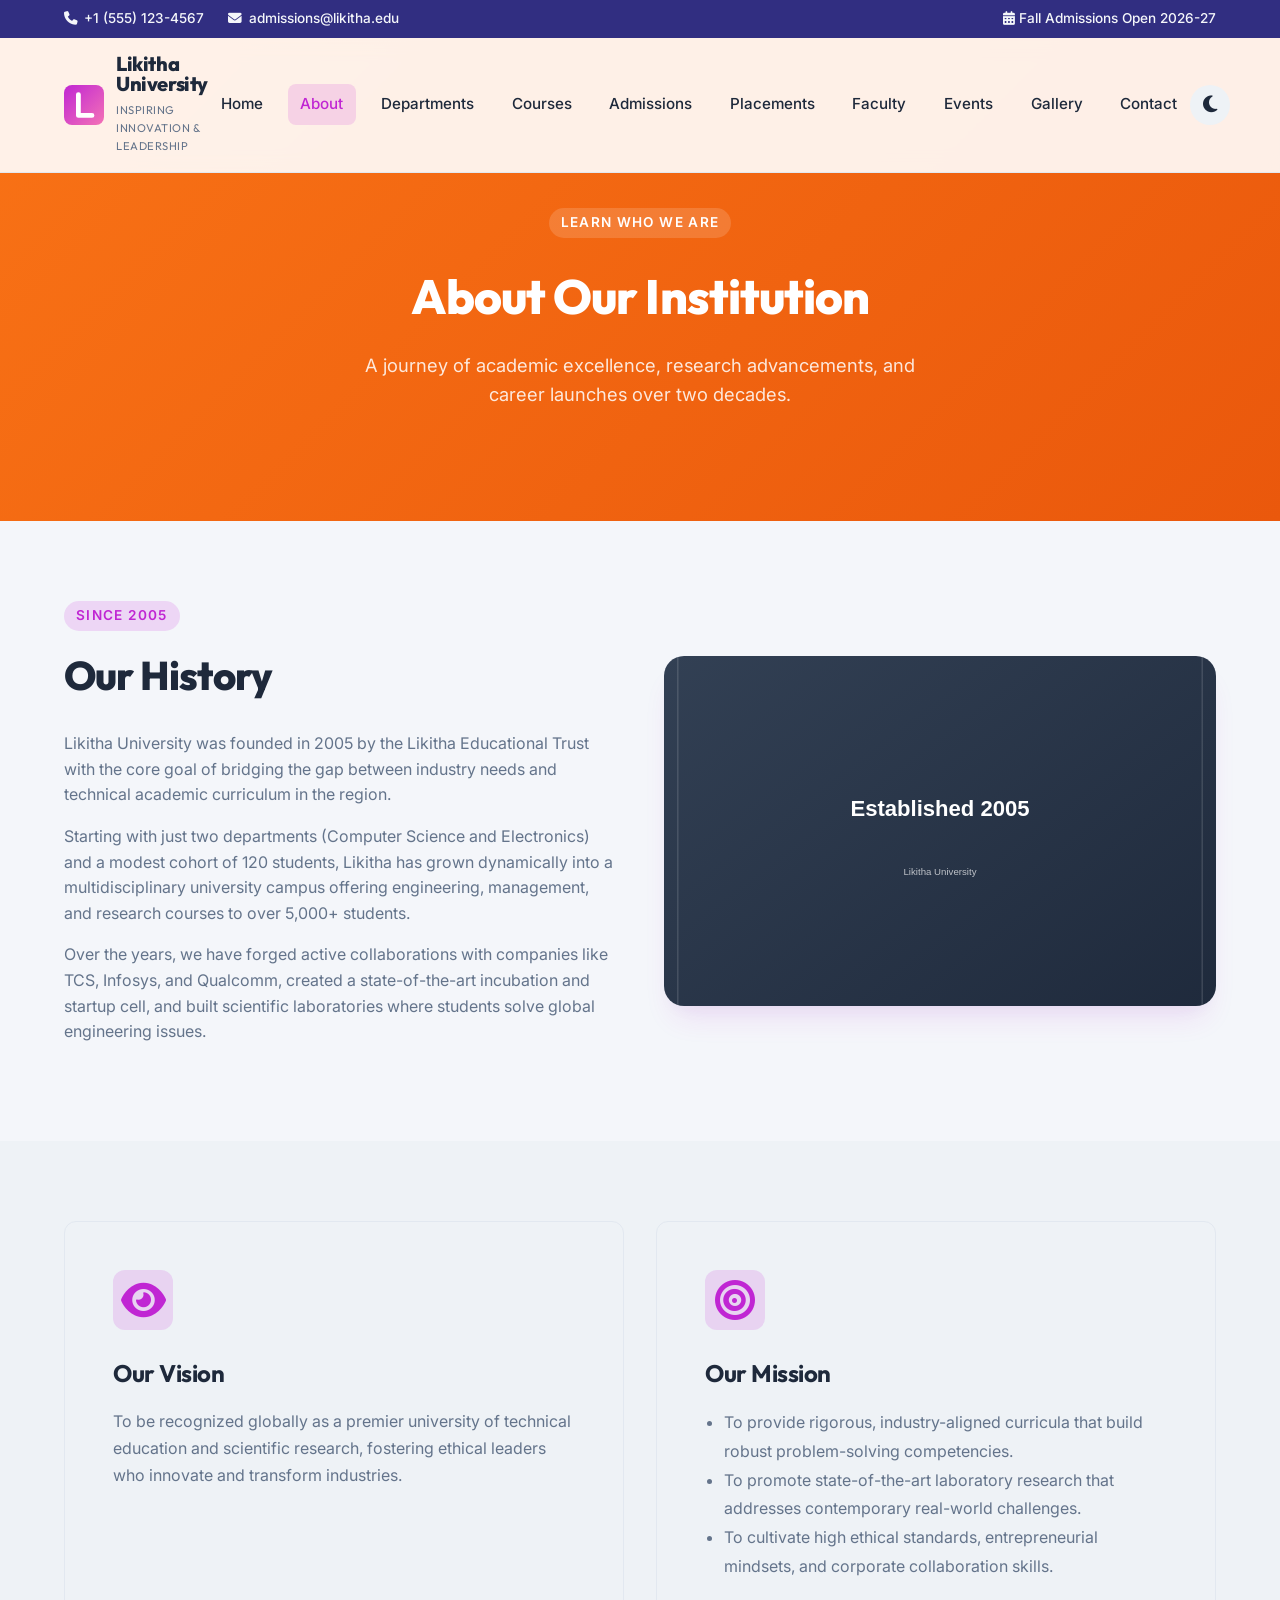
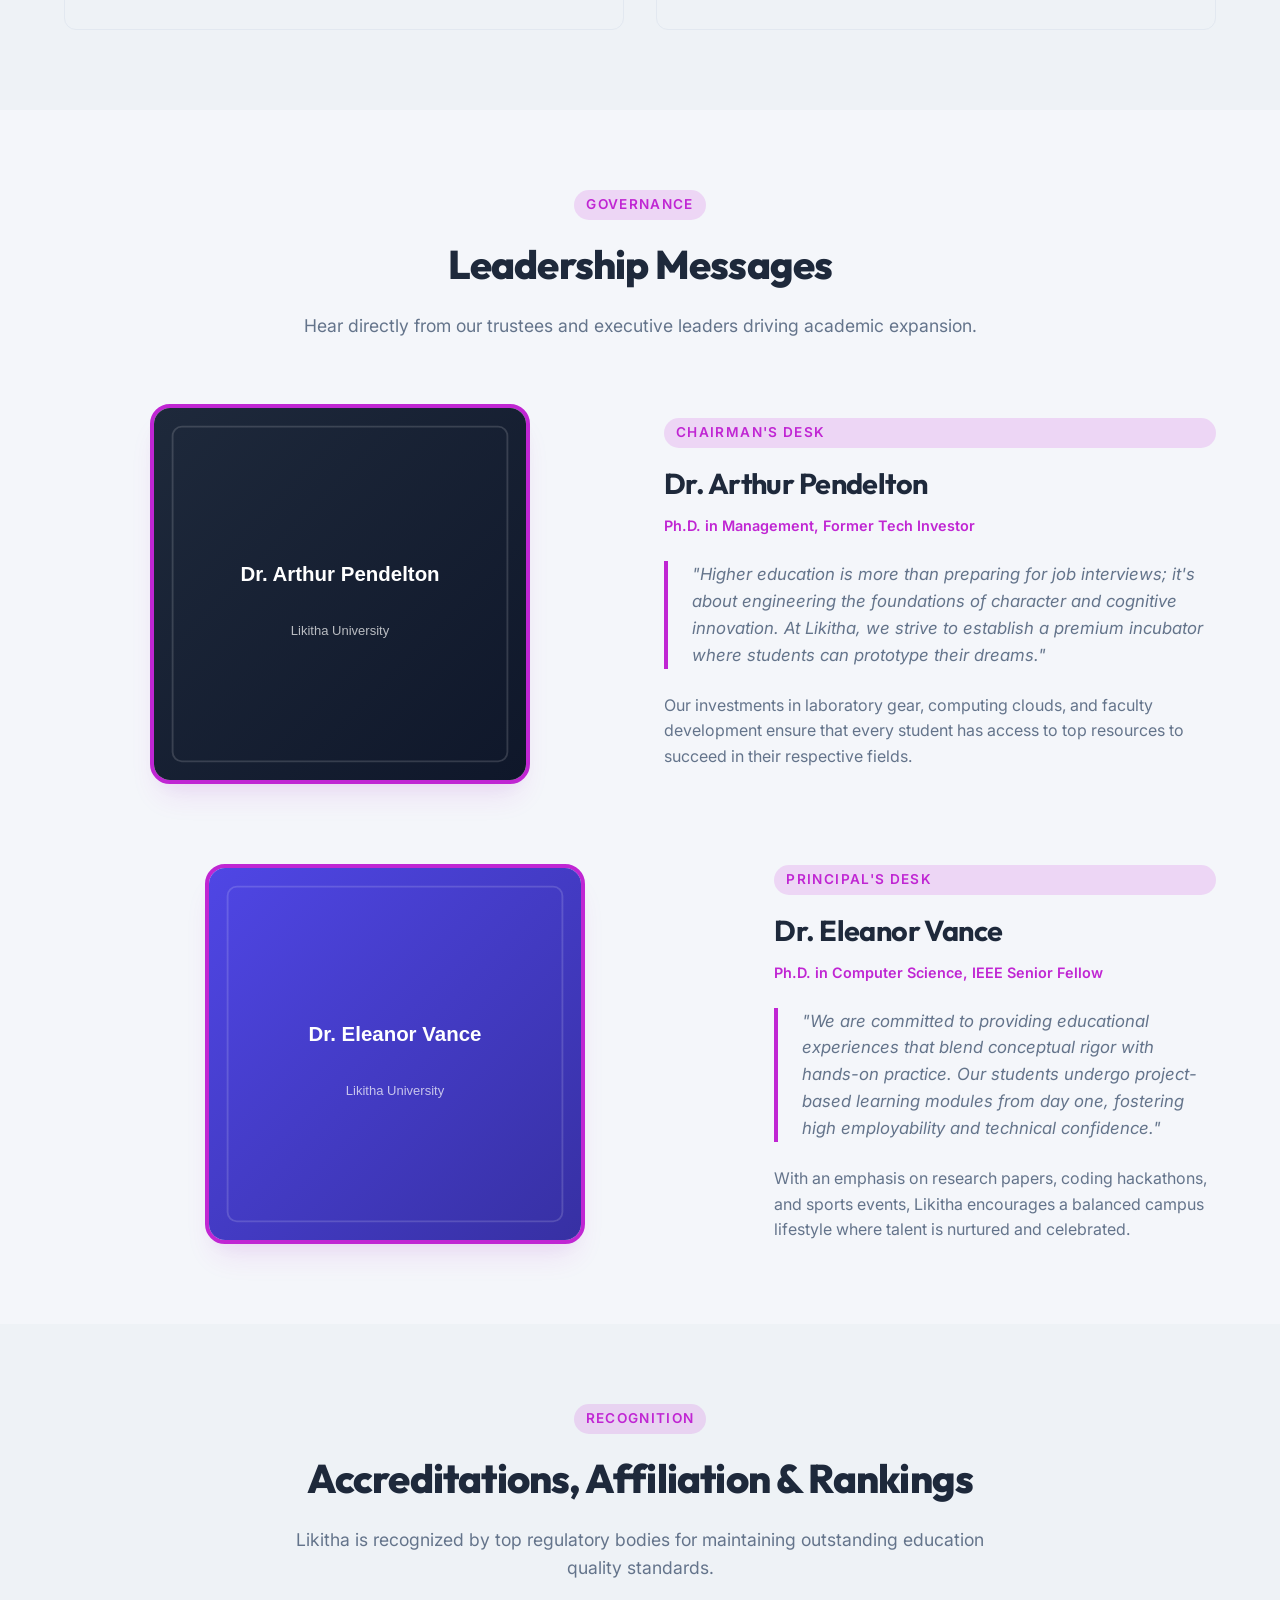
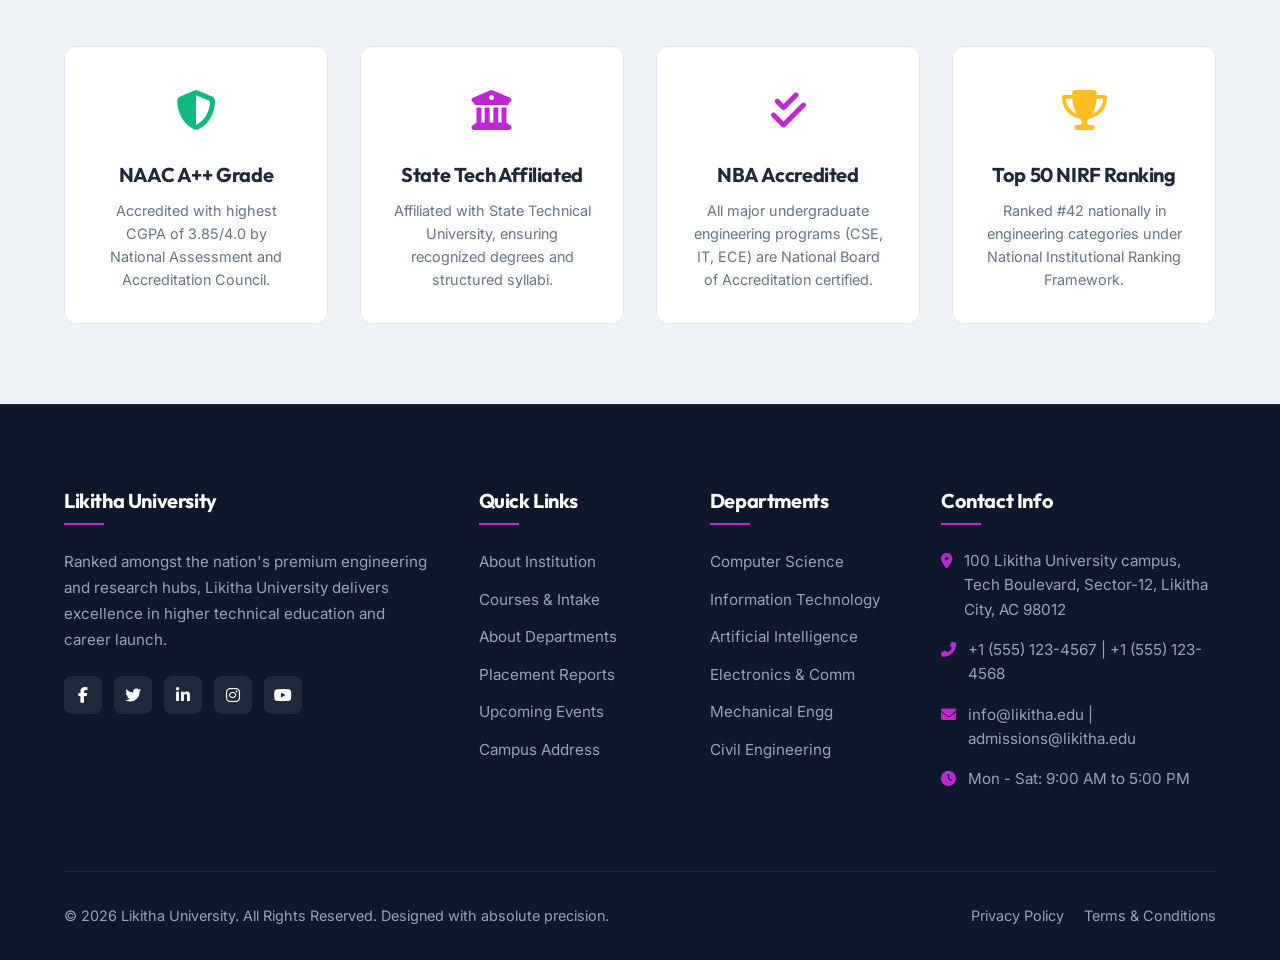
==== commit cb192e94: "updated" ====
--- a/pages/about.html
+++ b/pages/about.html
@@ -5,7 +5,7 @@
   <meta name="viewport" content="width=device-width, initial-scale=1.0">
   <title>Likitha University | About Us</title>
   <meta name="description" content="Learn about the history, vision, mission, governance leadership, affiliations, accreditations, and achievements of Likitha University.">
-  <link rel="stylesheet" href="../style.css">
+  <link rel="stylesheet" href="../style.css?v=2">
   <link rel="stylesheet" href="https://cdnjs.cloudflare.com/ajax/libs/font-awesome/6.4.0/css/all.min.css">
 </head>
 <body>
@@ -80,7 +80,7 @@
   </header>
 
   <!-- Page Banner -->
-  <section style="background: linear-gradient(135deg, var(--primary-color), var(--accent-hover)); color: #fff; padding: 10rem 0 5rem 0; text-align: center;">
+  <section class="about-hero">
     <div class="container">
       <span class="section-tag" style="background-color: rgba(255,255,255,0.15); color: #fff;">Learn Who We Are</span>
       <h2 style="font-size: 3rem; font-weight: 800; margin-top: 0.5rem;">About Our Institution</h2>
--- a/style.css
+++ b/style.css
@@ -1957,3 +1957,34 @@
 .hero-stats-badge i {
   color: var(--accent-color);
 }
+
+/* --- ABOUT PAGE HERO & RESPONSIVE FIXES --- */
+.about-hero {
+  background: linear-gradient(135deg, #f97316, #ea580c); /* Premium orange gradient */
+  color: #ffffff;
+  padding: 13rem 0 7rem 0; /* Balanced padding on desktop */
+  text-align: center;
+}
+
+.page-banner {
+  background: linear-gradient(135deg, var(--primary-color), var(--accent-hover));
+  color: #ffffff;
+  padding: 13rem 0 7rem 0; /* Balanced padding on desktop */
+  text-align: center;
+}
+
+@media (max-width: 992px) {
+  .about-hero, .page-banner {
+    padding: 11rem 0 6rem 0; /* Balanced padding on tablets */
+  }
+}
+
+@media (max-width: 768px) {
+  .header-top {
+    display: none; /* Hide top bar on mobile to prevent overlapping */
+  }
+  .about-hero, .page-banner {
+    padding: 8rem 0 5rem 0; /* Balanced padding when header-top is hidden */
+  }
+}
+
